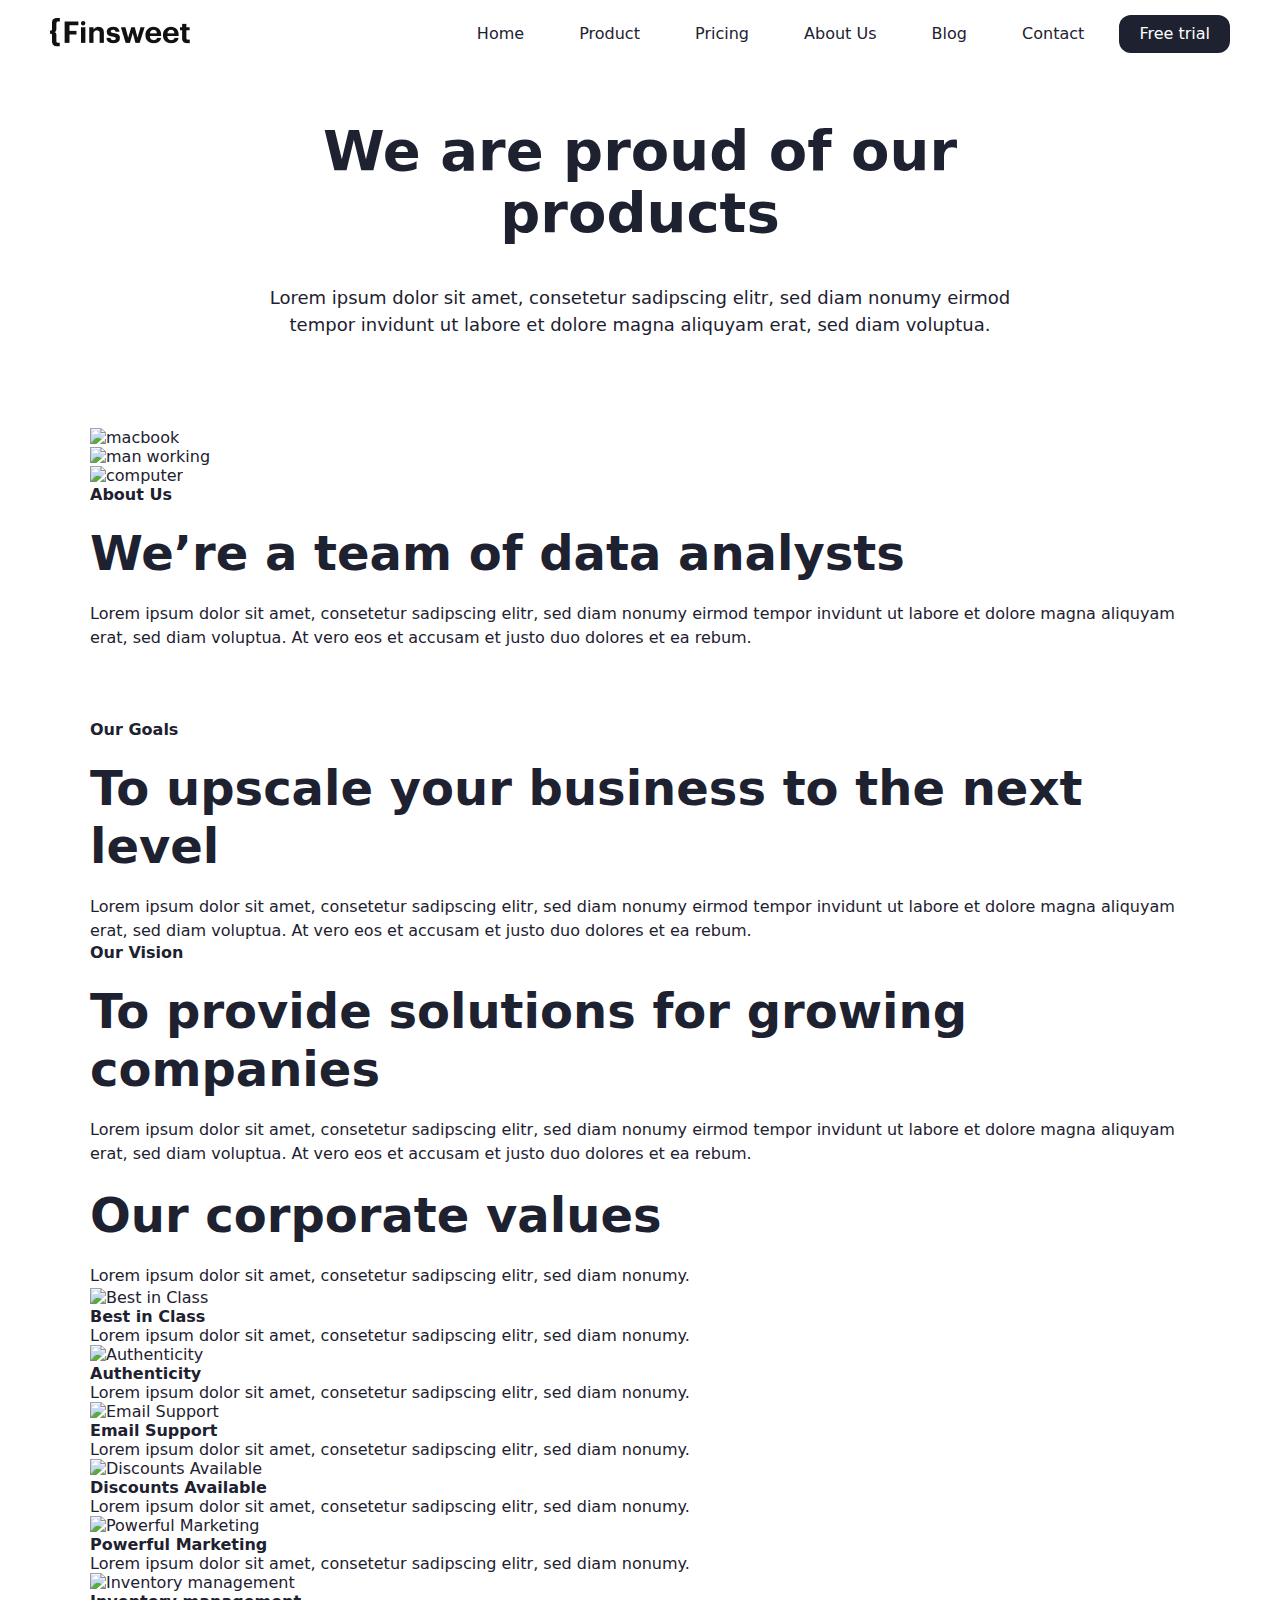
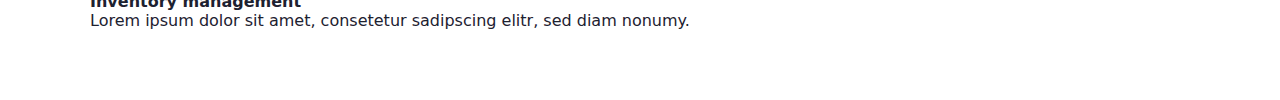
==== about.html @ e6808289 "section2 completed" ====
<!DOCTYPE html>
<html lang="en">
  <head>
    <meta charset="UTF-8" />
    <meta name="viewport" content="width=device-width, initial-scale=1.0" />
    <title>About</title>
    <link rel="stylesheet" href="./style.css" />
  </head>
  <body>
    <header class="about-header">
      <div class="navbar">
        <div class="logo">
          <a href="./index.html"><img src="./images/logo.png" alt="logo" /></a>
        </div>
        <div class="links">
          <a href="./index.html">Home</a>
          <a href="./product.html">Product</a>
          <a href="./pricing.html">Pricing</a>
          <a href="./about.html">About Us</a>
          <a href="#">Blog</a>
          <a href="./contact.html">Contact</a>
          <a href="#" class="free-trial">Free trial</a>
        </div>
      </div>
      <!-- navbar end -->

      <div class="container">
        <div class="header-info">
          <h1 class="header-title">We are proud of our products</h1>
          <p class="header-description">
            Lorem ipsum dolor sit amet, consetetur sadipscing elitr, sed diam
            nonumy eirmod tempor invidunt ut labore et dolore magna aliquyam
            erat, sed diam voluptua.
          </p>
        </div>
        <!-- header-info end -->
        <div class="header-boxes">
          <div class="header-image-box">
            <img src="./images/person-using-macbook-pro.png" alt="macbook" />
          </div>
          <div class="header-image-box">
            <img src="./images/man-working-from-home.png" alt="man working" />
          </div>
          <div class="header-image-box">
            <img
              src="./images/people-working-in-front-of-the-computer.png"
              alt="computer"
            />
          </div>
        </div>

        <div class="about-us">
          <h4 class="little-title">About Us</h4>
          <h2 class="section-title">We’re a team of data analysts</h2>
          <p class="section-description">
            Lorem ipsum dolor sit amet, consetetur sadipscing elitr, sed diam
            nonumy eirmod tempor invidunt ut labore et dolore magna aliquyam
            erat, sed diam voluptua. At vero eos et accusam et justo duo dolores
            et ea rebum.
          </p>
        </div>
        <!-- header-boxes end -->
      </div>
      <!-- container end  -->
    </header>
    <!-- header end -->

    <main>
      <section class="about-section1">
        <div class="container">
          <div class="our-goals">
            <h4 class="little-title">Our Goals</h4>
            <h2 class="section-title">
              To upscale your business to the next level
            </h2>
            <p class="section-description">
              Lorem ipsum dolor sit amet, consetetur sadipscing elitr, sed diam
              nonumy eirmod tempor invidunt ut labore et dolore magna aliquyam
              erat, sed diam voluptua. At vero eos et accusam et justo duo
              dolores et ea rebum.
            </p>
          </div>
          <div class="our-vision">
            <h4 class="little-title">Our Vision</h4>
            <h2 class="section-title">
              To provide solutions for growing companies
            </h2>
            <p class="section-description">
              Lorem ipsum dolor sit amet, consetetur sadipscing elitr, sed diam
              nonumy eirmod tempor invidunt ut labore et dolore magna aliquyam
              erat, sed diam voluptua. At vero eos et accusam et justo duo
              dolores et ea rebum.
            </p>
          </div>
        </div>
      </section>
      <!-- section1 end -->

      <section class="about-section2 container">
        <div class="about-section2-title">
          <h2 class="section-title">Our corporate values</h2>
          <p class="section-description">
            Lorem ipsum dolor sit amet, consetetur sadipscing elitr, sed diam
            nonumy.
          </p>
        </div>
        <div class="boxes">
          <div class="box">
            <img src="./images/bestInClass.png" alt="Best in Class" />
            <h4>Best in Class</h4>
            <p>
              Lorem ipsum dolor sit amet, consetetur sadipscing elitr, sed diam
              nonumy.
            </p>
          </div>
          <div class="box">
            <img src="./images/authenticity.png" alt="Authenticity" />
            <h4>Authenticity</h4>
            <p>
              Lorem ipsum dolor sit amet, consetetur sadipscing elitr, sed diam
              nonumy.
            </p>
          </div>
          <div class="box">
            <img src="./images/emailSupport.png" alt="Email Support" />
            <h4>Email Support</h4>
            <p>
              Lorem ipsum dolor sit amet, consetetur sadipscing elitr, sed diam
              nonumy.
            </p>
          </div>
          <div class="box">
            <img src="./images/discounts.png" alt="Discounts Available " />
            <h4>Discounts Available</h4>
            <p>
              Lorem ipsum dolor sit amet, consetetur sadipscing elitr, sed diam
              nonumy.
            </p>
          </div>
          <div class="box">
            <img
              src="./images/powerfulMarketing.png"
              alt="Powerful Marketing"
            />
            <h4>Powerful Marketing</h4>
            <p>
              Lorem ipsum dolor sit amet, consetetur sadipscing elitr, sed diam
              nonumy.
            </p>
          </div>
          <div class="box">
            <img
              src="./images/inventoryManagement.png"
              alt="Inventory management"
            />
            <h4>Inventory management</h4>
            <p>
              Lorem ipsum dolor sit amet, consetetur sadipscing elitr, sed diam
              nonumy.
            </p>
          </div>
        </div>
      </section>
      <!-- section2 end -->
    </main>
  </body>
</html>
---- style.css ----
* {
  padding: 0;
  margin: 0;
  outline: none;
  text-decoration: none;
  box-sizing: border-box;
}
body,
html {
  font-family: system-ui, -apple-system, BlinkMacSystemFont, "Segoe UI", Roboto,
    Oxygen, Ubuntu, Cantarell, "Open Sans", "Helvetica Neue", sans-serif;
  color: #1d2130;
}
.header {
  background: url(./images/blurGradient.png) no-repeat center;
  background-size: cover;
}
.container {
  width: 1100px;
  margin: auto;
}
.navbar {
  display: flex;
  justify-content: space-between;
  align-items: center;
  padding: 15px 50px;
  position: fixed;
  width: 100%;
  top: 0;
  background-color: white;
  border-radius: 5px;
}
.links a {
  display: inline-block;
  font-size: 16px;
  line-height: 24px;
  color: #1d2130;
  margin-left: 10px;
  padding: 7px 20px;
  transition: 0.7s;
}
.links a:hover {
  background-color: #1d2130;
  color: white;
  border-radius: 12px;
}
.free-trial {
  background-color: #1d2130;
  color: white !important;
  border-radius: 12px;
}
/* navbar end */

.header-info {
  margin-top: 70px;
  width: 70%;
  margin-inline: auto;
  text-align: center;
  padding: 50px 0;
}
.header-title {
  font-size: 56px;
  font-weight: 700;
  line-height: 62px;
}
.header-description {
  font-size: 18px;
  line-height: 27px;
  margin: 40px 0;
}
.header-info form {
  border-radius: 20px;
  width: 60%;
  margin: auto;
  display: flex;
  justify-content: space-between;
  padding: 3px;
  background-color: white;
}
.header-info input {
  border-radius: 12px;
  padding: 15px 25px;
  border: none;
  font-size: 16px;
}
/* header ingo end */

.header-image {
  width: 80%;
  margin: auto;
}
.header-image img {
  width: 100%;
}
/* header end */

.section1 {
  padding: 50px 0;
}
.section1-little-title {
  text-align: center;
  font-size: 24px;
  line-height: 29px;
  font-weight: 700;
  background: -webkit-linear-gradient(
    53.94deg,
    #f95097 35.02%,
    #373fff 25.02%,
    #3acaf8 62.83%
  );
  -webkit-background-clip: text;
  -webkit-text-fill-color: transparent;
}
.section1-title {
  font-size: 48px;
  text-align: center;
  font-weight: 700;
  line-height: 58px;
  width: 60%;
  margin: 30px auto;
}
.solution {
  padding: 40px;
  display: flex;
  justify-content: space-between;
  background-color: #e0e4fc;
  border-radius: 24px;
  transition: 0.7s cubic-bezier(0.215, 0.61, 0.355, 1);
}
.solution:hover {
  background-color: bisque;
}
.solution-box {
  width: 32%;
}
.solution-box h3 {
  font-size: 32px;
  line-height: 38px;
  font-weight: 700;
  margin: 15px 0;
}
.solution-box p {
  font-size: 16px;
  line-height: 24px;
}
/* section 1 end */

.section2 {
  padding: 50px 0;
  display: flex;
  justify-content: space-between;
}
.section2-left {
  width: 49%;
  padding: 20px 0;
}
.section2-left h3 {
  font-size: 24px;
  line-height: 29px;
  font-weight: 700;
  background: -webkit-linear-gradient(53.94deg, #373fff 25.02%, #3acaf8 67.83%);
  -webkit-background-clip: text;
  -webkit-text-fill-color: transparent;
}
.section2-left h2 {
  line-height: 58px;
  font-weight: 700;
  font-size: 45px;
  margin: 20px 0;
}
.section2-left p {
  font-size: 16px;
  line-height: 24px;
}
.section2-right {
  width: 46%;
  padding: 20px 0;
}
.section2-rightBox {
  display: flex;
  align-items: center;
  justify-content: space-between;
  gap: 20px;
  margin: 15px 0;
}
.section2-rightBox p {
  font-weight: 500;
  line-height: 30px;
  font-size: 20px;
}
/* section2 end */

.section3 {
  background: url(./images/blurGradientBack.png) no-repeat center;
  background-size: cover;
  padding: 50px 0;
}
.section3 .container {
  display: flex;
  justify-content: space-between;
  align-items: center;
}
.section3-left {
  width: 48%;
}
.section3-left h2 {
  line-height: 58px;
  font-weight: 700;
  font-size: 48px;
}
.section3-left p {
  font-size: 16px;
  line-height: 24px;
  margin: 20px 0;
}
.btn {
  display: inline-block;
  background-color: black;
  border: 1px solid;
  color: white;
  width: 150px;
  text-align: center;
  padding: 10px;
  font-size: 16px;
  font-weight: 700;
  border-radius: 12px;
  transition: 0.8s cubic-bezier(0.215, 0.61, 0.355, 1);
}
.btn:hover {
  background-color: white;
  color: black;
}
.section3-right {
  width: 49%;
}
.section3-right img {
  width: 95%;
}
/* section3 end */

.section4 {
  padding: 50px 0;
}
.icons img {
  width: 100%;
}
.section4-boxes {
  margin-top: 40px;
  padding: 50px 0;
  display: flex;
  justify-content: space-between;
}
.section4-left {
  width: 48%;
}
.section4-left h3 {
  font-size: 24px;
  line-height: 29px;
  font-weight: 700;
  background: -webkit-linear-gradient(53.94deg, #373fff 15.02%, #3acaf8 82.83%);
  -webkit-background-clip: text;
  -webkit-text-fill-color: transparent;
}
.section4-left h2 {
  font-size: 45px;
  font-weight: 700;
  line-height: 58px;
  margin: 10px 0 20px;
}
.section4-left p {
  font-size: 16px;
  line-height: 24px;
}
.section4-right {
  width: 49%;
}
.section4-right-box {
  display: flex;
  justify-content: space-between;
  gap: 20px;
  margin-bottom: 20px;
}
.section4-right-box h3 {
  font-size: 24px;
  line-height: 34px;
}
.section4-right-box p {
  font-size: 18px;
  line-height: 27px;
}
/* section4 end */

.section5 {
  padding: 50px 0;
}
.section5-title {
  font-size: 48px;
  text-align: center;
  line-height: 58px;
}
.section5-info {
  background-color: #d798e126;
  border-radius: 24px;
  display: flex;
  justify-content: space-between;
  padding: 50px;
  margin-top: 50px;
  transition: 0.5s;
}
.section5-info:hover {
  background-color: #d7b2dd92;
}
.section5 .info-box {
  padding: 7px;
  width: 33%;
  gap: 20px;
  border-right: 2px solid #cdc7d2;
}
.section5 .info-box h3 {
  font-size: 32px;
  line-height: 43px;
  margin: 15px 0;
}
.section5 .info-box p {
  font-size: 18px;
  line-height: 27px;
}
/* section5 end */

.section6 {
  padding: 50px 0;
  text-align: center;
}
.section6-title {
  font-size: 48px;
  line-height: 58px;
  width: 70%;
  margin: auto;
}
.section6-boxes {
  display: flex;
  justify-content: space-between;
  margin-top: 40px;
}
.section6-box {
  width: 32%;
  border: 2px solid #6199ed42;
  border-radius: 24px;
  padding: 40px;
  transition: 0.7s;
}
.section6-box:hover {
  transform: scale(1.1);
  background-color: #6199ed42;
}
.section6-description {
  font-weight: 600;
  font-size: 18px;
  line-height: 27px;
}
.section6-box img {
  margin: 25px 0 10px;
}
.name {
  font-weight: 500;
  font-size: 20px;
}
.job {
  font-size: 12px;
}
/* section6 end */

footer {
  background: url(./images/BlurGradient3.png) no-repeat center;
  background-size: cover;
}
.footer-info {
  padding: 70px 0;
  width: 60%;
  margin: auto;
  text-align: center;
}
.footer-info h2 {
  font-size: 56px;
  line-height: 62px;
}
.footer-info p {
  margin: 30px 0;
  font-size: 16px;
}
.footer-info a {
  display: inline-block;
  border: 1px solid #1d2130;
  background-color: #1d2130;
  color: white;
  padding: 15px 30px;
  font-weight: 700;
  border-radius: 12px;
  transition: 0.7s;
}
.footer-info a:hover {
  background-color: white;
  color: #1d2130;
}
.footer {
  background-color: #1d2130;
  color: white;
  padding: 50px 0;
}
.footer-boxes {
  display: flex;
  justify-content: space-between;
}
.footer-boxes .box {
  width: 23%;
}
.footer-boxes > .box li:nth-child(1) a {
  font-weight: 600;
  font-size: 18px;
  line-height: 33px;
  opacity: 1;
}
.footer-boxes .box a {
  display: inline-block;
  color: white;
  font-size: 16px;
  line-height: 30px;
  opacity: 60%;
}
.footer .box ul {
  list-style-type: none;
}
.footer-form {
  width: 27%;
}
.footer-form form {
  margin-top: 30px;
  width: 100%;
}
.footer-form .email {
  border: none;
  padding: 15px;
  background-color: #2b2e3c;
  border-radius: 8px;
  color: white;
}
.footer-form .subscribe {
  background-color: white;
  padding: 15px 20px;
  border: none;
  border-radius: 8px;
}
.footer-form div {
  border-radius: 8px;
  margin-top: 20px;
  background-color: #2b2e3c;
}
.footer-copyright {
  margin-top: 40px;
  display: flex;
  align-items: center;
  gap: 20px;
  text-align: center;
  font-size: 12px;
  opacity: 50%;
}
.footer-copyright::after,
.footer-copyright::before {
  flex: 1;
  content: "";
  padding: 1px;
  background-color: #888888;
}
/* footer end */

/* ------------------------------home page end------------------------------------- */

.product-header {
  background: url(./images/productBannnerGradient.png) no-repeat center;
  background-size: cover;
  padding: 50px 0;
}
.product-banner {
  margin-top: 30px;
  padding: 50px 0;
  display: flex;
  justify-content: space-between;
}
.product-banner .left {
  width: 48%;
}
.product-banner .right {
  width: 48%;
}
.product-banner .right img {
  width: 100%;
  opacity: 0.8;
  transition: 0.7s cubic-bezier(0.175, 0.885, 0.32, 1.275);
}
.product-banner .right img:hover {
  opacity: 1;
}
.product-banner .left h1 {
  font-size: 56px;
  line-height: 62px;
}
.product-banner .left p {
  margin: 20px 0;
  font-size: 18px;
  line-height: 27px;
}
.product-banner .left a {
  display: inline-block;
  padding: 10px;
  border-radius: 12px;
  font-weight: 600;
  transition: 0.8s cubic-bezier(0.215, 0.61, 0.355, 1);
}
.product-banner .left .btn {
  border: 2px solid black;
}
.btn-white {
  margin-left: 10px;
  width: 150px;
  text-align: center;
  color: black;
  border: 2px solid #e0e4fc;
}
.header-logosImg img {
  width: 100%;
}
/* product page header end */

.product-section1 {
  padding: 70px 0 20px;
  background: url(./images/productBlur.png) no-repeat center;
  background-size: cover;
}
.section-title {
  font-size: 48px;
  line-height: 58px;
  font-weight: 700;
  margin: 20px 0;
}
.product-section1 .section-title {
  text-align: center;
  width: 65%;
  margin: auto;
}
.product-section1-boxes {
  width: 95%;
  margin: 30px auto;
  padding: 50px;
  border-radius: 67px;
  background-color: #ffffffb0;
  display: flex;
  justify-content: space-between;
  flex-wrap: wrap;
  gap: 15px;
}
.product-section1-boxes .box {
  width: 32.3%;
}
.product-section1-boxes .box h3 {
  font-size: 24px;
  line-height: 34px;
  font-weight: 700;
  margin: 15px 0;
}
.section-description {
  line-height: 24px;
  font-size: 16px;
}
/* section1 end */

.product-section2,
.product-section3,
.product-section4,
.product-section5 {
  display: flex;
  justify-content: space-between;
  align-items: center;
  padding: 50px 0;
}
.product-section2 .left,
.product-section4 .left {
  padding: 30px 0;
  width: 48%;
}
.product-section2 .right,
.product-section4 .right {
  width: 46%;
}
.product-section2 .right img,
.product-section4 .right img {
  width: 100%;
}
.section-gradient-title {
  font-size: 24px;
  line-height: 29px;
  font-weight: 700;
  background: -webkit-linear-gradient(53.94deg, #373fff 15.02%, #3acaf8 32.83%);
  -webkit-background-clip: text;
  -webkit-text-fill-color: transparent;
}
/* section2 end */

.product-section3 .left,
.product-section5 .left {
  width: 46%;
}
.product-section3 .left img,
.product-section5 .left img {
  width: 100%;
}
.product-section3 .right,
.product-section5 .right {
  padding: 30px 0;
  width: 48%;
}
/* section3 end */

.background1 {
  background: url(./images/productSec2.png) no-repeat left;
  background-size: cover;
}
.background2 {
  background: url(./images/sec3blur.png) no-repeat center;
  background-size: cover;
}
/* product page end */

/* pricing page */

.pricing-header {
  background: url(./images/BlurGradient3.png) no-repeat center;
  background-size: cover;
  padding: 50px 0;
}
.pricing-header .header-info {
  width: 50%;
}
.pricing-header form {
  background-color: #e0e4fc;
  padding: 5px 7px;
}
.pricing-header input {
  width: 150px;
}
.monthly {
  background-color: black;
  color: white;
}
.yearly {
  background-color: #e0e4fc;
}
.plan-boxes {
  margin-top: 30px;
  display: flex;
  justify-content: space-between;
}
.regular,
.plantinum,
.standard {
  width: 32%;
  background-color: #ffffff;
  border-radius: 24px;
  padding: 20px 0 50px;
}
.plan-boxes .title {
  display: flex;
  align-items: center;
  gap: 15px;
  border-bottom: 1px solid #d8d8d8;
  padding: 20px 30px;
}
.plan-boxes .title h3 {
  font-size: 36px;
  line-height: 43px;
}
.plan-boxes .title p {
  opacity: 60%;
  font-size: 16px;
  line-height: 24px;
}
.plan-boxes .list {
  padding: 20px 30px;
}
.plan-boxes .list > div {
  margin-bottom: 20px;
  display: flex;
  align-items: center;
  gap: 10px;
}
.plan-boxes .list h6 {
  font-size: 16px;
  line-height: 24px;
}
.plan-boxes .list p {
  font-size: 14px;
  text-align: center;
  line-height: 21px;
  width: 90%;
  margin: auto;
  opacity: 87%;
}
.plan-boxes .submit {
  width: 50%;
  margin: 30px auto 0;
  text-align: center;
}
.plan-boxes .submit h3 {
  font-size: 36px;
  line-height: 43px;
}
.plan-boxes .submit > p {
  font-size: 12px;
  line-height: 18px;
  opacity: 60%;
  margin: 5px 0 20px;
}
.plantinum {
  background-image: linear-gradient(#d7e7f9 35%, #d5f4ec 70%);
}
/* header end */
main {
  padding: 70px 0;
}
.asked-questions {
  display: flex;
  justify-content: space-between;
  background-color: #f0f2fe;
  border-radius: 24px;
  padding: 30px;
}
.asked-questions .left {
  width: 40%;
}
.asked-questions .right {
  width: 55%;
}
.asked-questions .question {
  display: flex;
  flex-wrap: wrap;
  justify-content: space-between;
  padding: 30px;
  background-color: #ffffff;
  border-radius: 24px;
  margin: 20px 0;
  transition: 0.5s ease;
}
.asked-questions .question:hover {
  background-color: #f0fff0;
}
.asked-questions .question h3 {
  font-size: 24px;
  line-height: 34px;
}
.asked-questions .question p {
  width: 100%;
  opacity: 87%;
  text-align: justify;
  line-height: 24px;
}

/* pricing style end */

.contact {
  background: url(./images/contactBlur.png) no-repeat center;
  background-size: cover;
  padding: 70px 0 50px;
}
.contact-title {
  font-size: 56px;
  line-height: 62px;
  text-align: center;
}
.contact-boxes {
  background-color: #f0f2fe;
  border-radius: 24px;
  padding: 50px;
  display: flex;
  justify-content: space-between;
  flex-wrap: wrap;
  margin-top: 70px;
}
.contact-boxes-info {
  width: 100%;
  margin-bottom: 50px;
}
.contact-boxes-info h3 {
  font-size: 36px;
  line-height: 43px;
}
.contact-boxes-info > p {
  line-height: 27px;
  font-size: 18px;
}
.input {
  width: 55%;
}
.input form {
  display: flex;
  justify-content: space-between;
  flex-wrap: wrap;
  gap: 20px;
}
.input input,
.input textarea {
  padding: 15px;
  font-size: 16px;
  border-radius: 8px;
  border: none;
}
.input .companyName,
.input .name {
  width: 48%;
}
.input .subject,
.input .email {
  width: 100%;
}
.input textarea {
  width: 100%;
  height: 150px;
  resize: none;
}
.input .submit {
  width: 100%;
  background-color: #1d2130;
  color: white;
  font-weight: 700;
  text-align: center;
}
.connection {
  width: 35%;
}
.connection h4 {
  font-size: 24px;
  line-height: 34px;
}
.connection p {
  font-size: 16px;
  line-height: 24px;
}
.connection .box {
  margin-bottom: 20px;
  gap: 20px;
  display: flex;
  align-items: center;
}
/* contact page end */
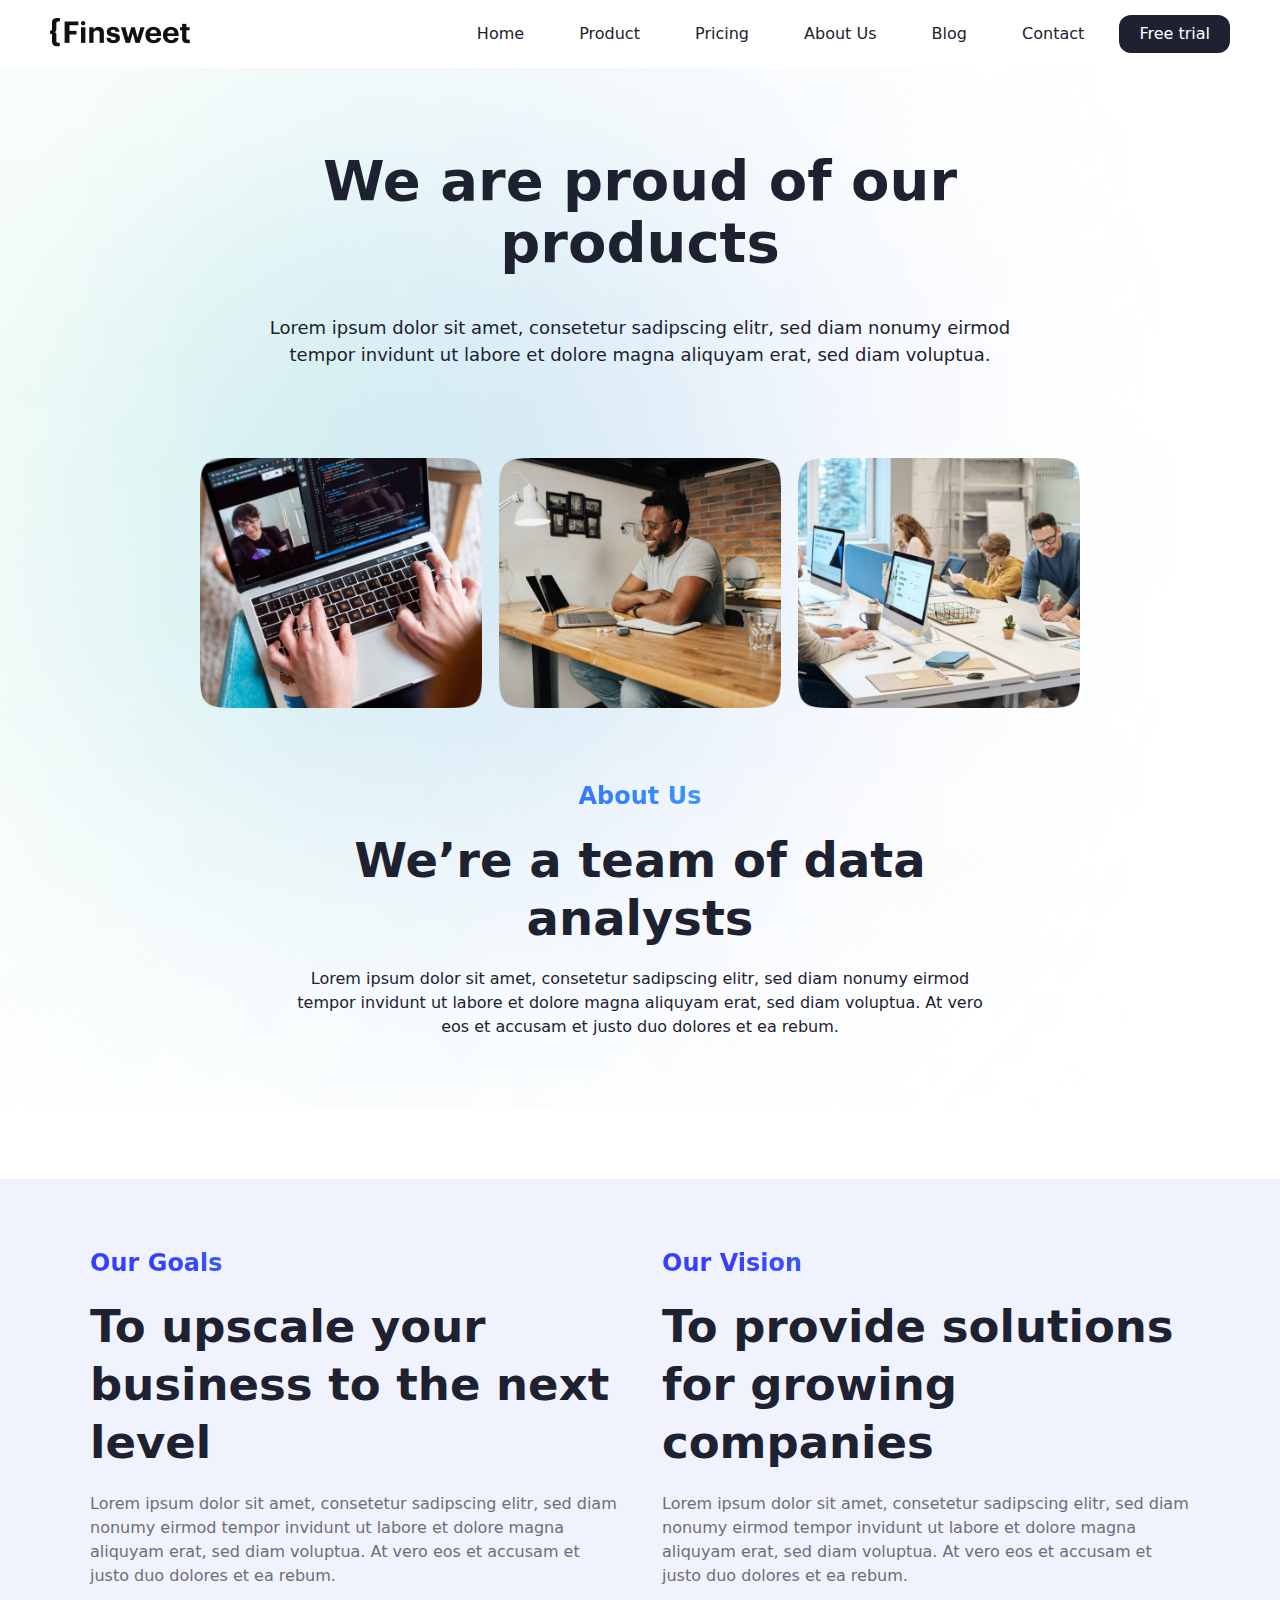
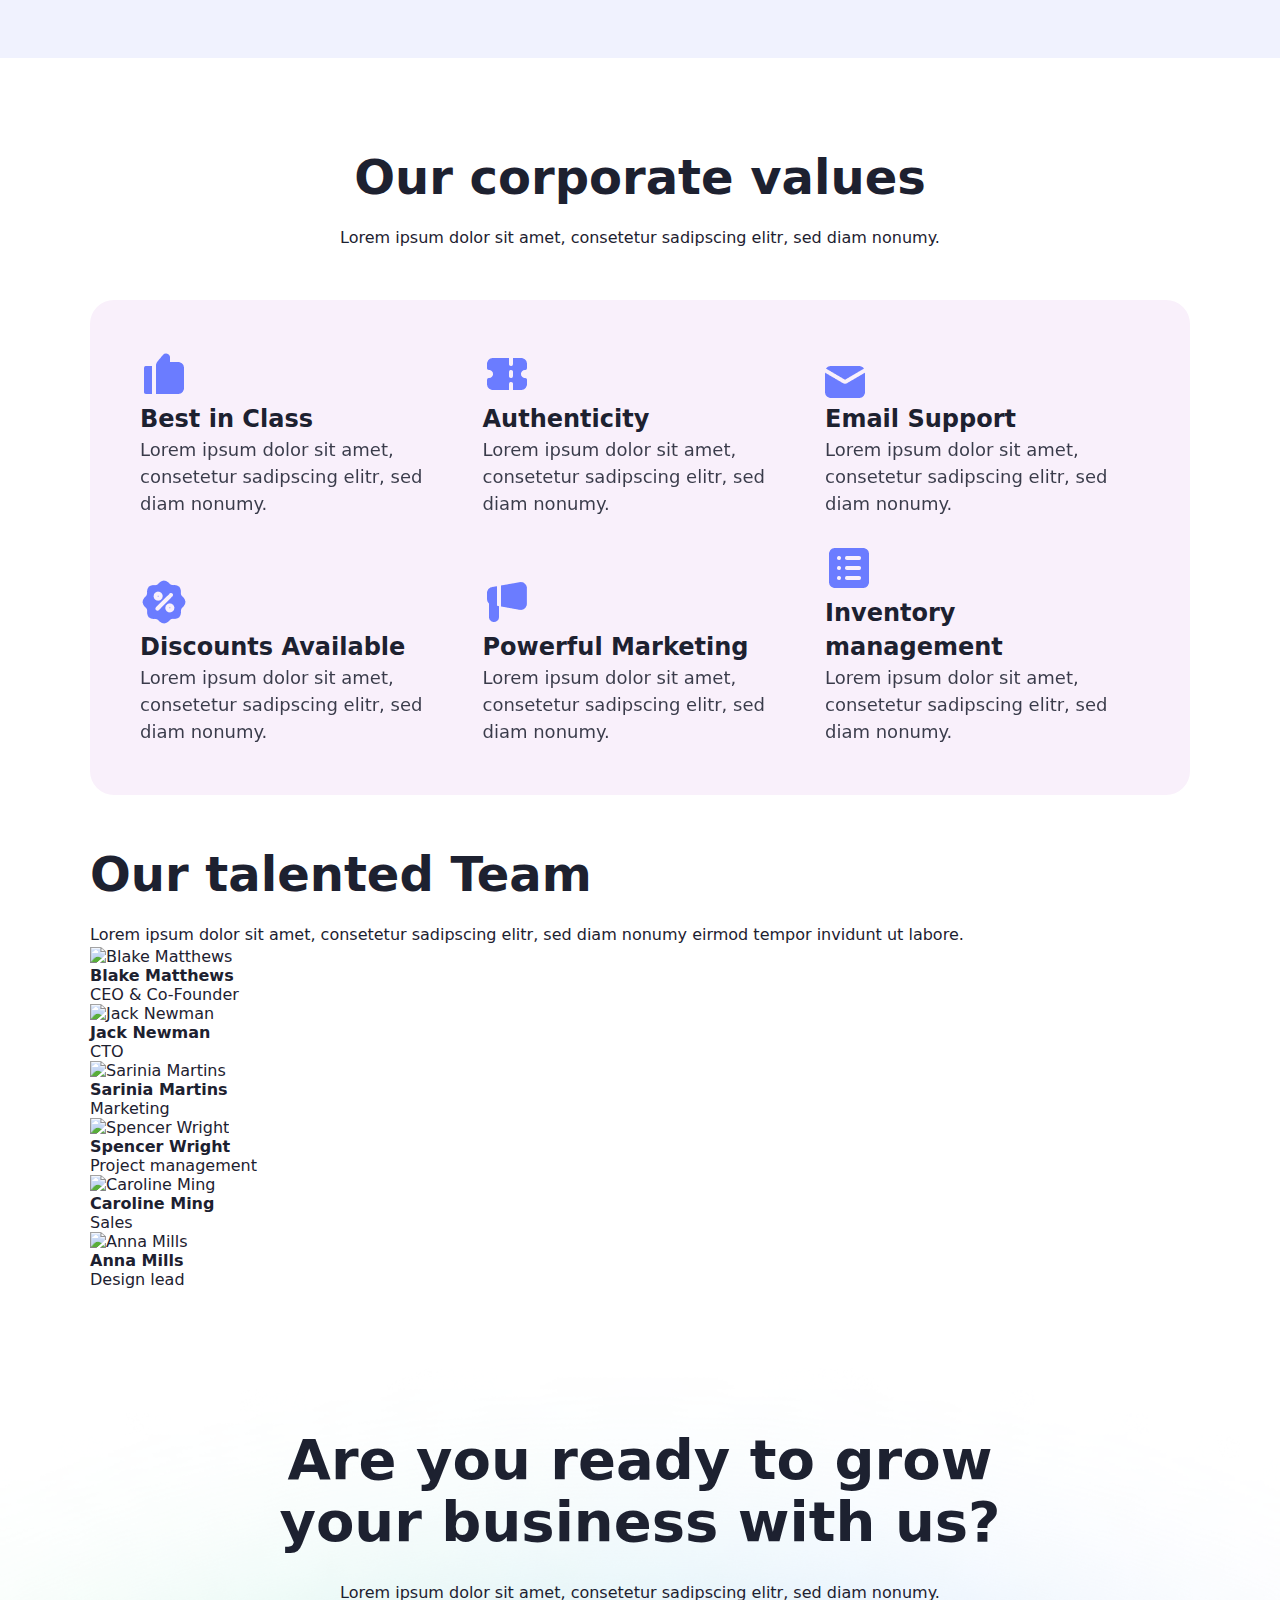
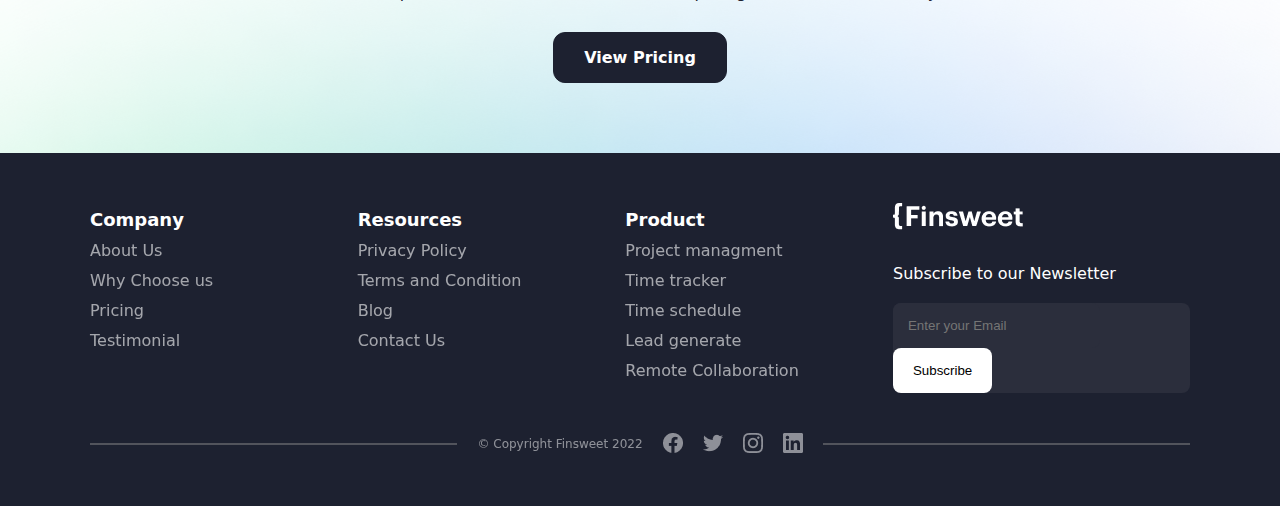
==== commit b60ff567: "link added" ====
--- a/about.html
+++ b/about.html
@@ -162,6 +162,142 @@
         </div>
       </section>
       <!-- section2 end -->
+
+      <section class="team container">
+        <div class="team-info">
+          <h2 class="section-title">Our talented Team</h2>
+          <p class="section-description">
+            Lorem ipsum dolor sit amet, consetetur sadipscing elitr, sed diam
+            nonumy eirmod tempor invidunt ut labore.
+          </p>
+        </div>
+        <div class="team-images">
+          <div class="box">
+            <img src="./images/BlakeMatthews.png" alt="Blake Matthews" />
+            <div class="info">
+              <h4>Blake Matthews</h4>
+              <p>CEO & Co-Founder</p>
+            </div>
+          </div>
+          <div class="box">
+            <img src="./images/JackNewman.png" alt="Jack Newman" />
+            <div class="info">
+              <h4>Jack Newman</h4>
+              <p>CTO</p>
+            </div>
+          </div>
+
+          <div class="box">
+            <img src="./images/SariniaMartins.png" alt="Sarinia Martins" />
+            <div class="info">
+              <h4>Sarinia Martins</h4>
+              <p>Marketing</p>
+            </div>
+          </div>
+          <div class="box">
+            <img src="./images/SpencerWright.png" alt="Spencer Wright" />
+            <div class="info">
+              <h4>Spencer Wright</h4>
+              <p>Project management</p>
+            </div>
+          </div>
+          <div class="box">
+            <img src="./images/CarolineMing.png" alt="Caroline Ming" />
+            <div class="info">
+              <h4>Caroline Ming</h4>
+              <p>Sales</p>
+            </div>
+          </div>
+          <div class="box">
+            <img src="./images/AnnaMills.png" alt="Anna Mills" />
+            <div class="info">
+              <h4>Anna Mills</h4>
+              <p>Design lead</p>
+            </div>
+          </div>
+        </div>
+      </section>
+      <!-- team section end -->
     </main>
+    <!-- main end -->
+
+    <footer>
+      <div class="footer-info">
+        <h2>Are you ready to grow your business with us?</h2>
+        <p>
+          Lorem ipsum dolor sit amet, consetetur sadipscing elitr, sed diam
+          nonumy.
+        </p>
+        <a href="#">View Pricing</a>
+      </div>
+      <div class="footer">
+        <div class="container">
+          <div class="footer-boxes">
+            <div class="box">
+              <ul>
+                <li><a href="#">Company</a></li>
+                <li><a href="#">About Us</a></li>
+                <li><a href="#">Why Choose us</a></li>
+                <li><a href="#">Pricing</a></li>
+                <li><a href="#">Testimonial</a></li>
+              </ul>
+            </div>
+            <div class="box">
+              <ul>
+                <li><a href="#">Resources</a></li>
+                <li><a href="#">Privacy Policy</a></li>
+                <li><a href="#">Terms and Condition</a></li>
+                <li><a href="#">Blog</a></li>
+                <li><a href="#">Contact Us</a></li>
+              </ul>
+            </div>
+            <div class="box">
+              <ul>
+                <li><a href="#">Product</a></li>
+                <li><a href="#">Project managment</a></li>
+                <li><a href="#">Time tracker</a></li>
+                <li><a href="#">Time schedule</a></li>
+                <li><a href="#">Lead generate</a></li>
+                <li><a href="#">Remote Collaboration</a></li>
+              </ul>
+            </div>
+            <div class="footer-form">
+              <a href="./index.html"
+                ><img src="./images/footerLogo.png" alt="logo"
+              /></a>
+              <form>
+                <label for="email">Subscribe to our Newsletter</label>
+                <div>
+                  <input
+                    type="email"
+                    name="email"
+                    id="email"
+                    placeholder="Enter your Email"
+                    autocomplete="off"
+                    class="email"
+                  /><input type="submit" value="Subscribe" class="subscribe" />
+                </div>
+              </form>
+            </div>
+          </div>
+          <div class="footer-copyright">
+            <p>© Copyright Finsweet 2022</p>
+            <a href="#"
+              ><img src="./images/footerFacebook.png" alt="Facebook"
+            /></a>
+            <a href="#">
+              <img src="./images/footerTwitter.png" alt="Twitter"
+            /></a>
+            <a href="#"
+              ><img src="./images/footerInstagram.png" alt="Instagram"
+            /></a>
+            <a href="#"
+              ><img src="./images/footerLinkedIn.png" alt="LinkedIn"
+            /></a>
+          </div>
+        </div>
+      </div>
+    </footer>
+    <!-- footer end -->
   </body>
 </html>
--- a/style.css
+++ b/style.css
@@ -850,3 +850,106 @@
   align-items: center;
 }
 /* contact page end */
+
+.about-header {
+  padding: 30px 0 70px;
+  background: url(./images/aboutBlur.png) no-repeat;
+  background-size: cover;
+}
+.about-header .header-info {
+  width: 75%;
+}
+.about-header .header-description {
+  width: 90%;
+  margin-inline: auto;
+}
+.header-boxes {
+  width: 80%;
+  margin-inline: auto;
+  display: flex;
+  justify-content: space-between;
+}
+.header-image-box {
+  width: 32%;
+}
+.header-image-box img {
+  width: 100%;
+  transition: 1s ease;
+}
+.header-image-box img:hover {
+  transform: scale(0.8);
+}
+.about-us {
+  width: 65%;
+  margin: 70px auto 0;
+  text-align: center;
+}
+
+/* about header end */
+
+.about-section1 {
+  background-color: #f0f2fe;
+  padding: 70px 50px;
+}
+.about-section1 .container {
+  display: flex;
+  justify-content: space-between;
+}
+.our-goals,
+.our-vision {
+  width: 48%;
+}
+.little-title {
+  font-size: 24px;
+  line-height: 29px;
+  font-weight: 700;
+  background: linear-gradient(53.94deg, #373fff 15.02%, #3acaf8 82.83%);
+  -webkit-background-clip: text;
+  -webkit-text-fill-color: transparent;
+}
+.about-section1 .section-description {
+  color: #6d6e76;
+}
+.about-section1 .section-title {
+  font-size: 45px;
+}
+/* about section1 end */
+
+.about-section2 {
+  padding: 70px 0 30px;
+}
+.about-section2-title {
+  text-align: center;
+}
+.about-section2 .boxes {
+  margin-top: 50px;
+  border-radius: 24px;
+  padding: 50px;
+  background-color: rgba(249, 240, 251, 1);
+  display: flex;
+  justify-content: space-between;
+  align-items: flex-end;
+  gap: 27px;
+  flex-wrap: wrap;
+  transition: 0.7s ease;
+}
+.about-section2 .boxes:hover {
+  background-color: #e6e6fa;
+  box-shadow: rgba(50, 50, 93, 0.25) 0px 30px 60px -12px inset,
+    rgba(0, 0, 0, 0.3) 0px 18px 36px -18px inset;
+}
+.about-section2 .box {
+  width: 31.5%;
+}
+.about-section2 .box {
+  > h4 {
+    font-size: 24px;
+    line-height: 34px;
+  }
+  > p {
+    font-size: 18px;
+    line-height: 27px;
+    opacity: 87%;
+  }
+}
+/* section2 end */
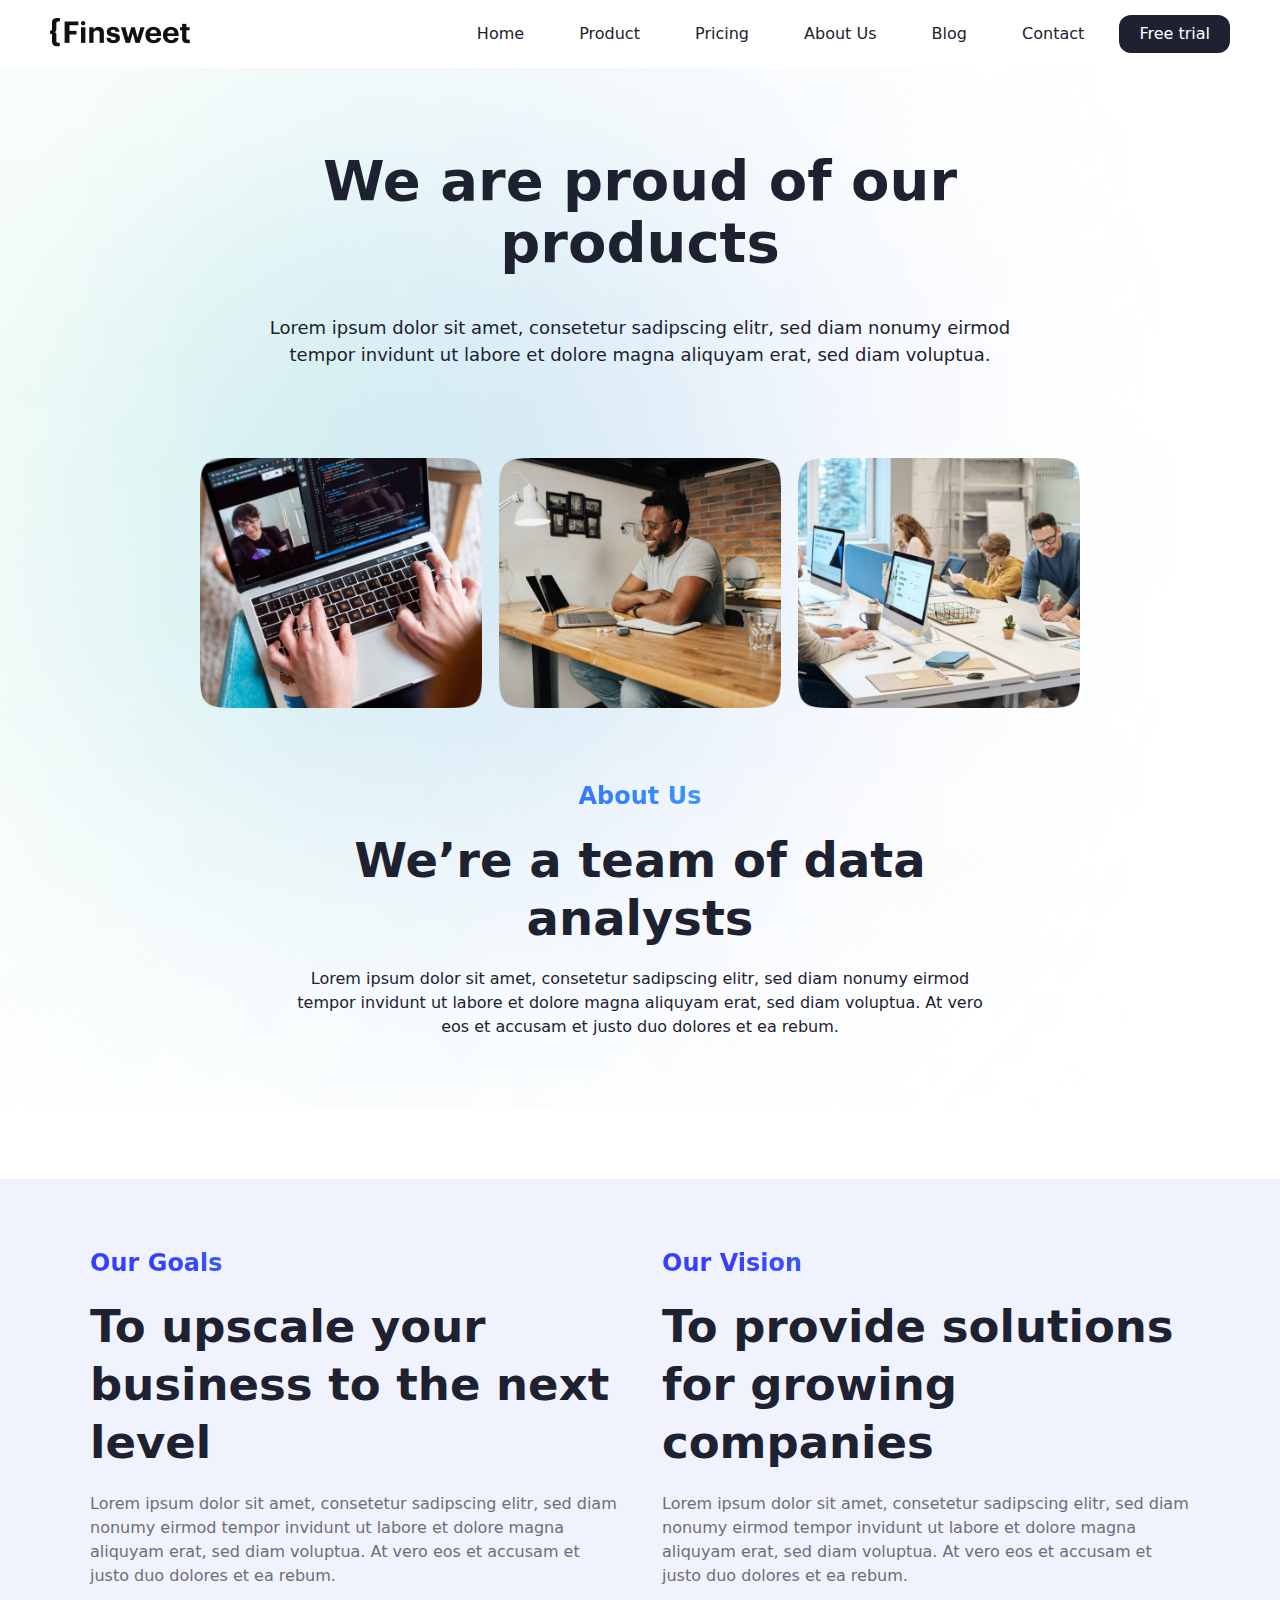
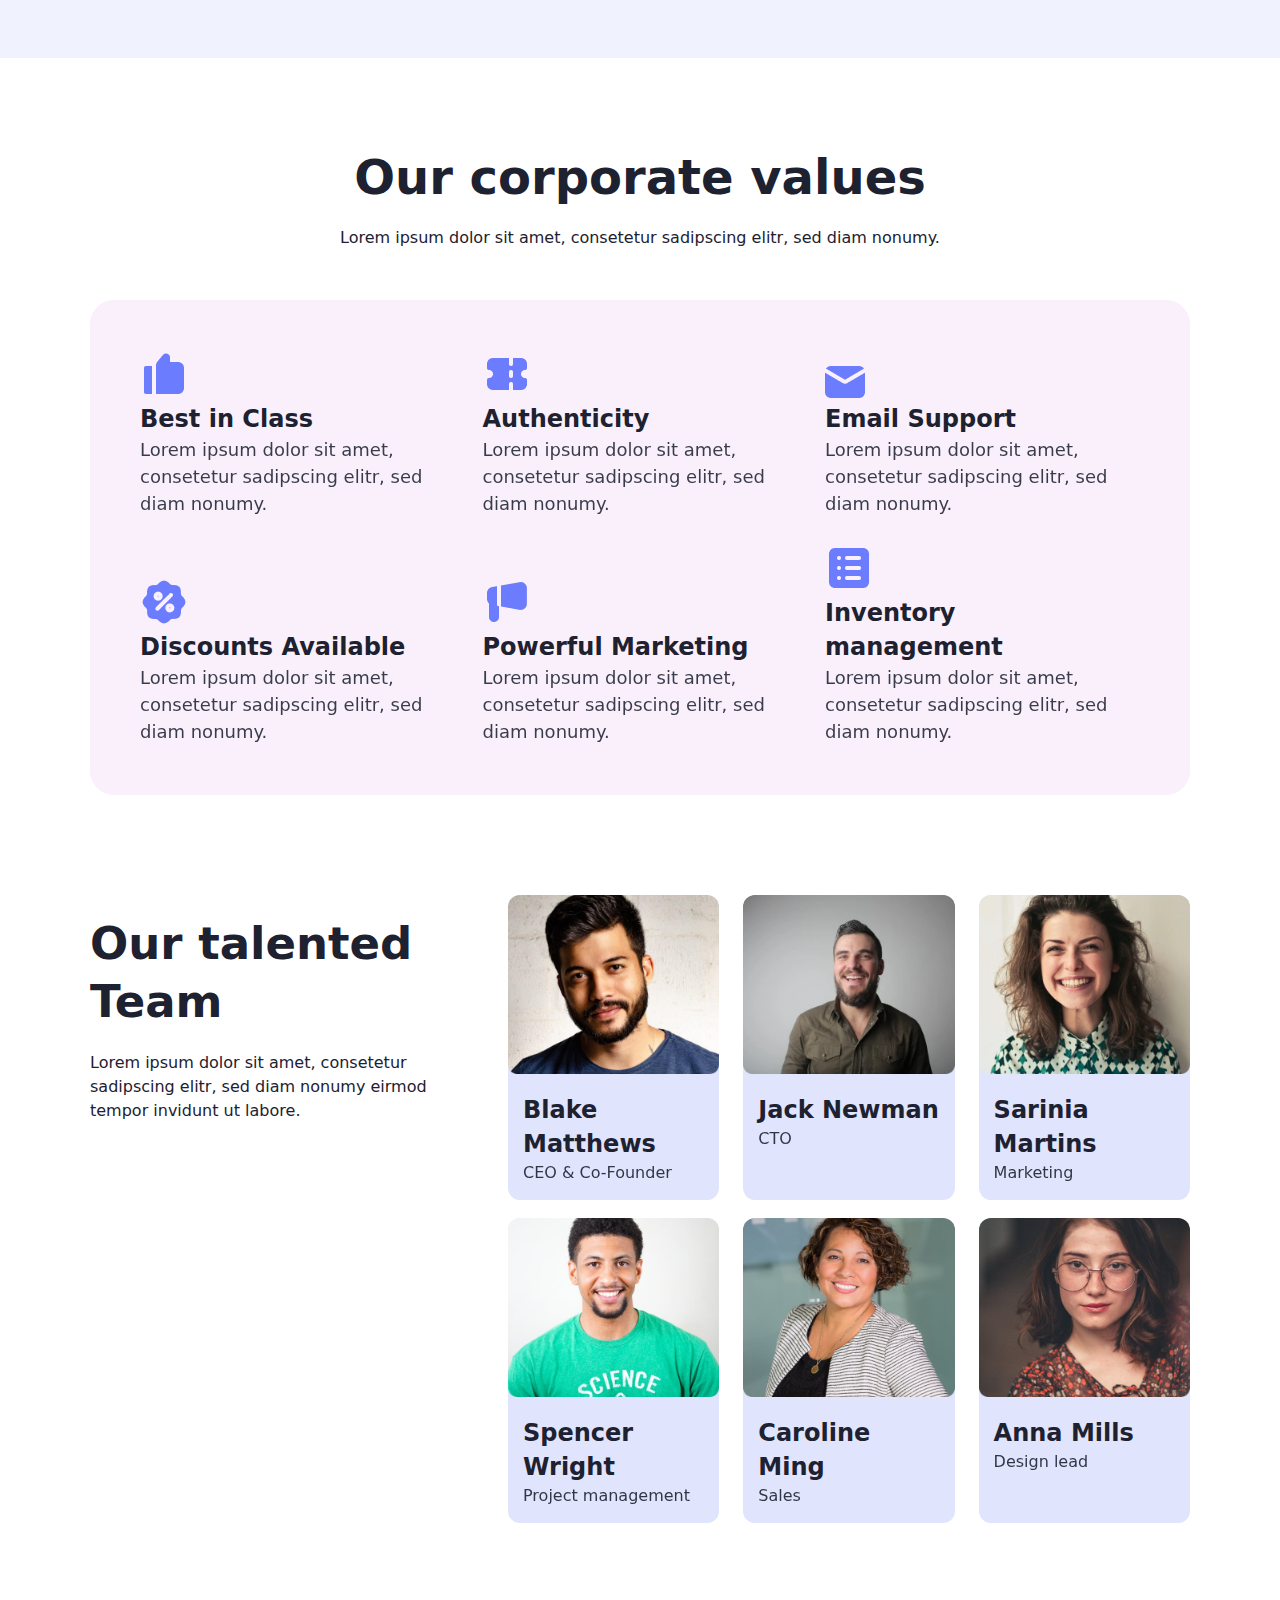
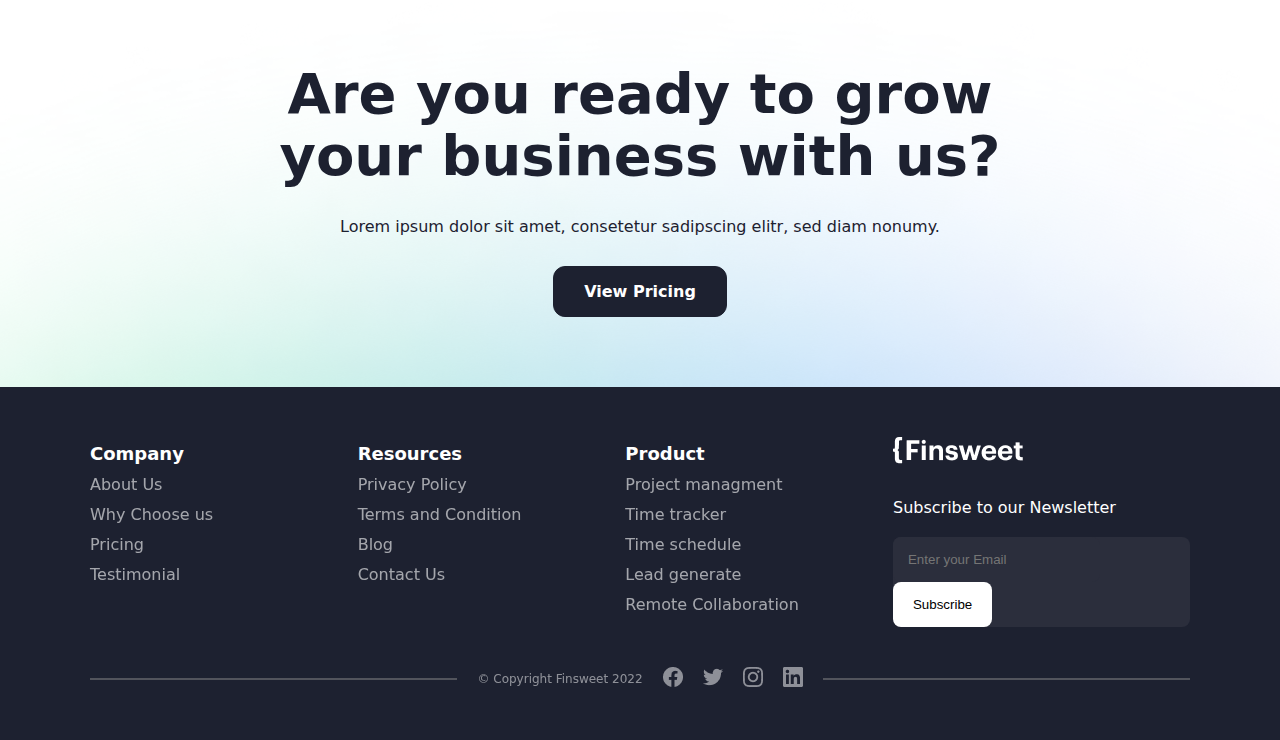
==== commit 46450b50: "link added" ====
--- a/about.html
+++ b/about.html
@@ -17,7 +17,7 @@
           <a href="./product.html">Product</a>
           <a href="./pricing.html">Pricing</a>
           <a href="./about.html">About Us</a>
-          <a href="#">Blog</a>
+          <a href="./blog.html">Blog</a>
           <a href="./contact.html">Contact</a>
           <a href="#" class="free-trial">Free trial</a>
         </div>
--- a/style.css
+++ b/style.css
@@ -953,3 +953,94 @@
   }
 }
 /* section2 end */
+
+.team {
+  padding-top: 70px;
+  display: flex;
+  justify-content: space-between;
+}
+.team-info {
+  width: 36%;
+  > h2 {
+    font-size: 45px;
+  }
+}
+.team-images {
+  width: 62%;
+  display: flex;
+  flex-wrap: wrap;
+  justify-content: space-between;
+  gap: 18px;
+}
+.team-images > .box {
+  width: 31%;
+  background-color: rgba(224, 228, 252, 1);
+  border-radius: 12px;
+  overflow: hidden;
+  transition: 1s ease;
+  > img {
+    width: 100%;
+    transition: 1s ease;
+  }
+}
+.team-images > .box:hover {
+  background-color: #f5fffa;
+}
+.team-images .box:hover img {
+  transform: scale(1.2);
+}
+.team-images .info {
+  padding: 15px;
+  > h4 {
+    font-size: 24px;
+    line-height: 34px;
+  }
+  > p {
+    opacity: 90%;
+    line-height: 24px;
+  }
+}
+/* team section end */
+
+.blog-header {
+  background: url(./images/blogBlur.png) no-repeat;
+  background-size: cover;
+}
+.blog {
+  padding: 70px 0;
+}
+.blog-title {
+  padding: 50px 0;
+  width: 60%;
+  margin: auto;
+  text-align: center;
+}
+.trending-post {
+  padding: 50px;
+  border-radius: 24px;
+  border: 1px solid rgba(216, 216, 216, 1);
+  display: flex;
+  justify-content: space-between;
+  align-items: center;
+  transition: 0.7s ease;
+}
+.trending-post:hover {
+  box-shadow: rgba(0, 0, 0, 0.24) 0px 3px 8px;
+}
+.trending-post .info {
+  width: 48%;
+}
+.trending-post .image {
+  width: 48%;
+}
+.trending-post .image img {
+  width: 100%;
+}
+.trending-post .section-description {
+  color: rgba(109, 110, 118, 1);
+  margin-bottom: 20px;
+}
+.description-footer {
+  opacity: 60%;
+  color: rgba(29, 33, 48, 1);
+}
